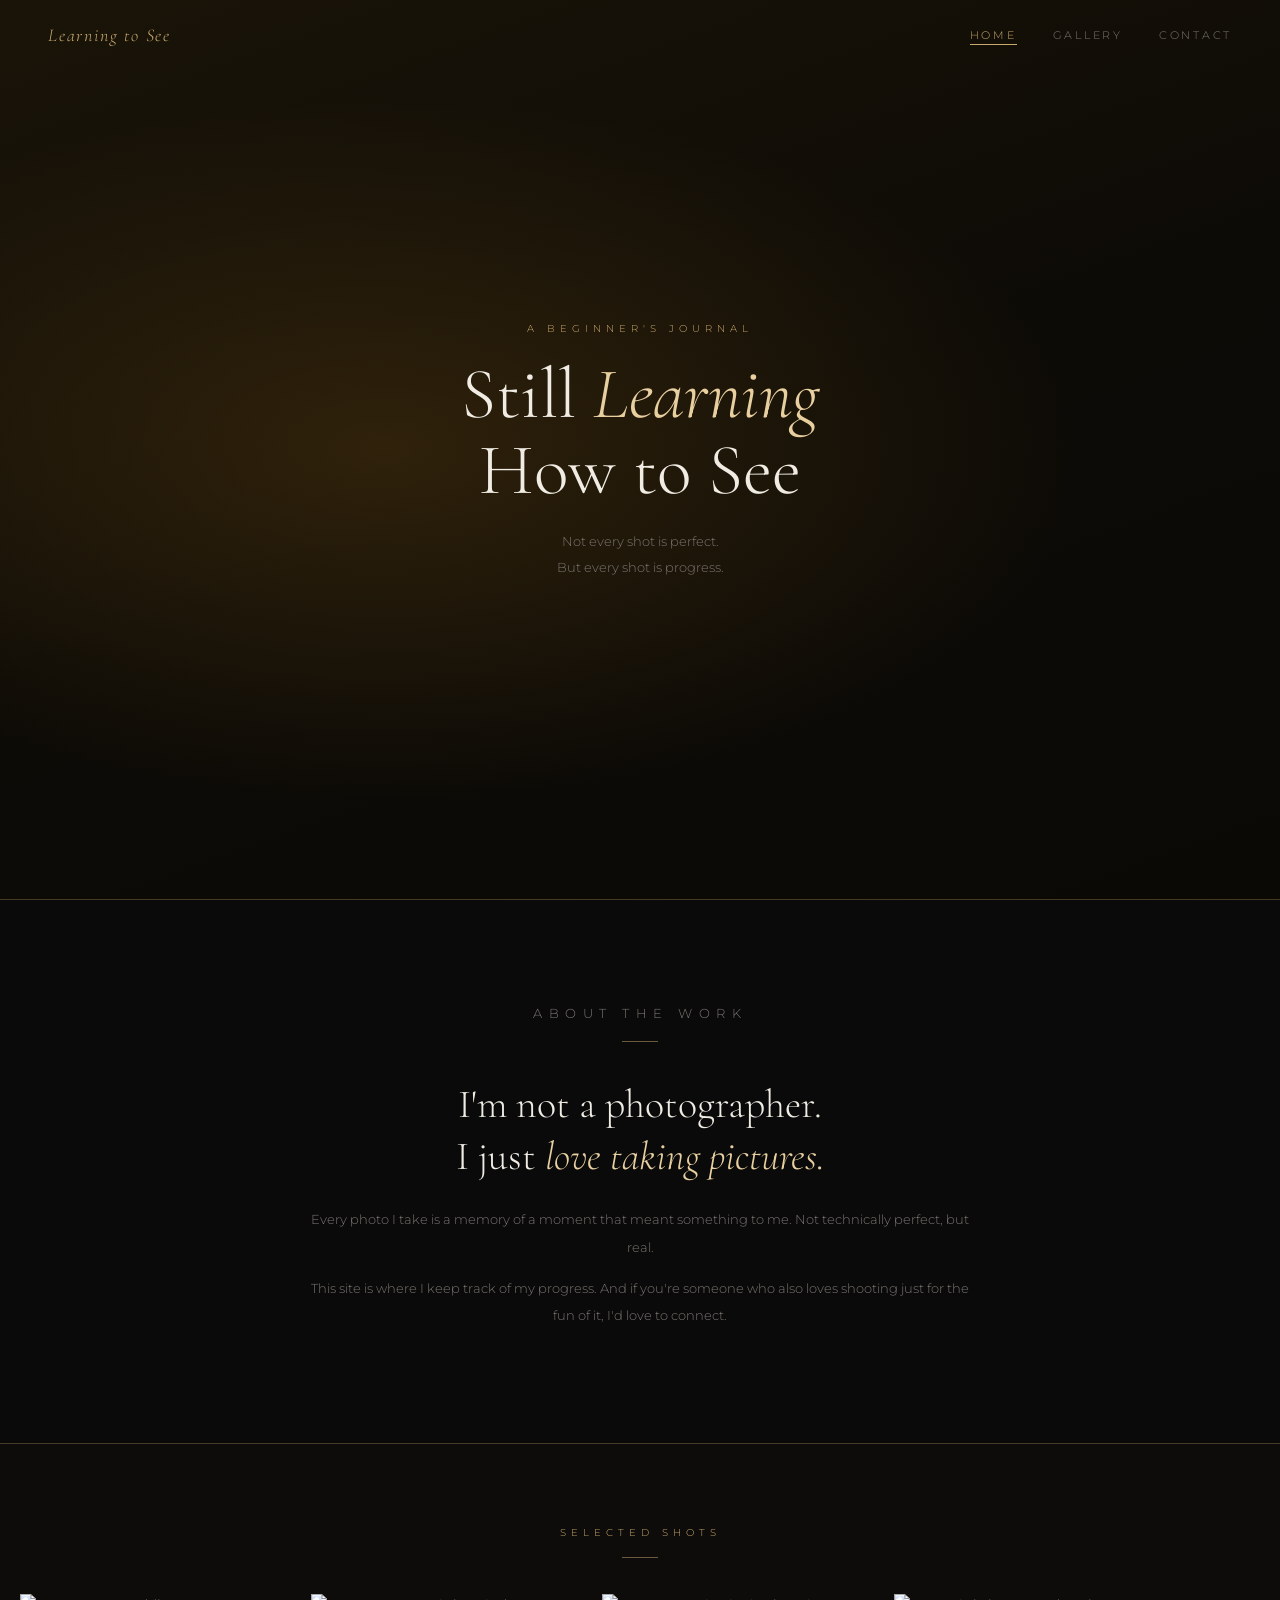
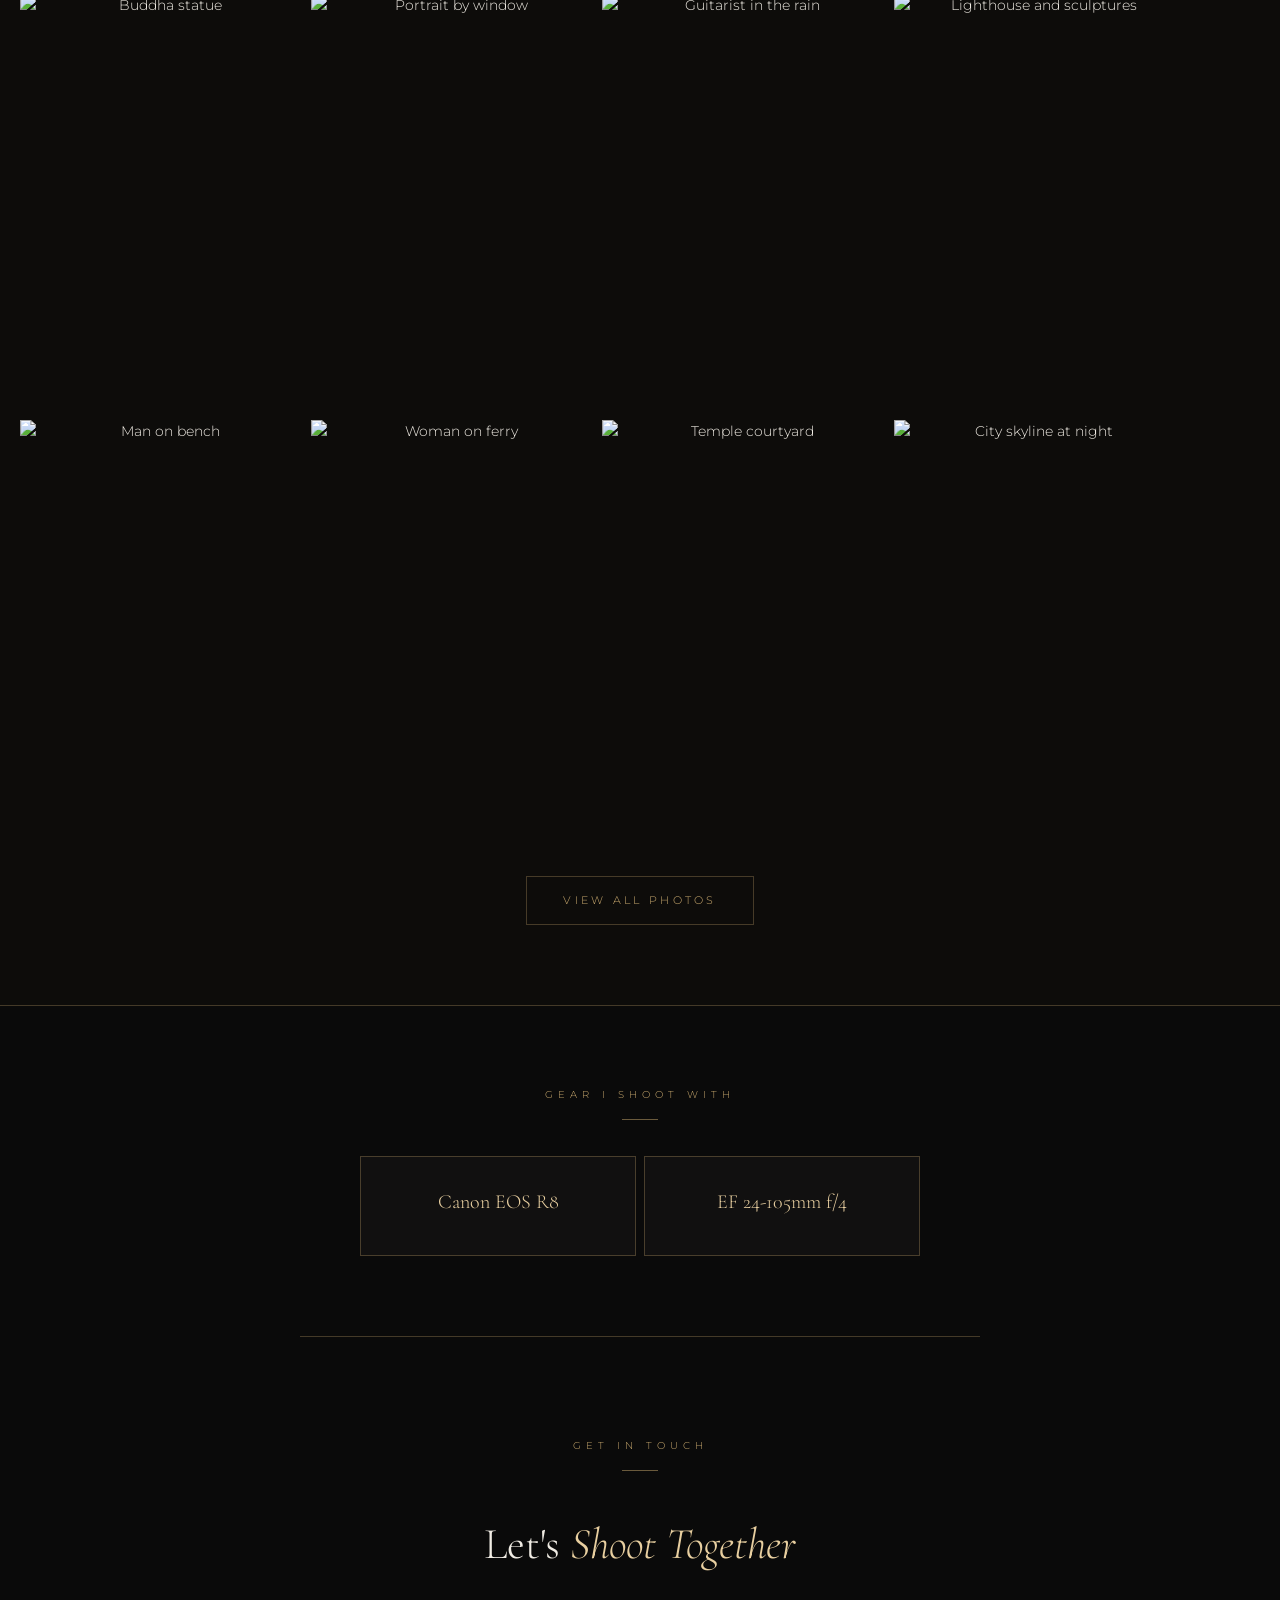
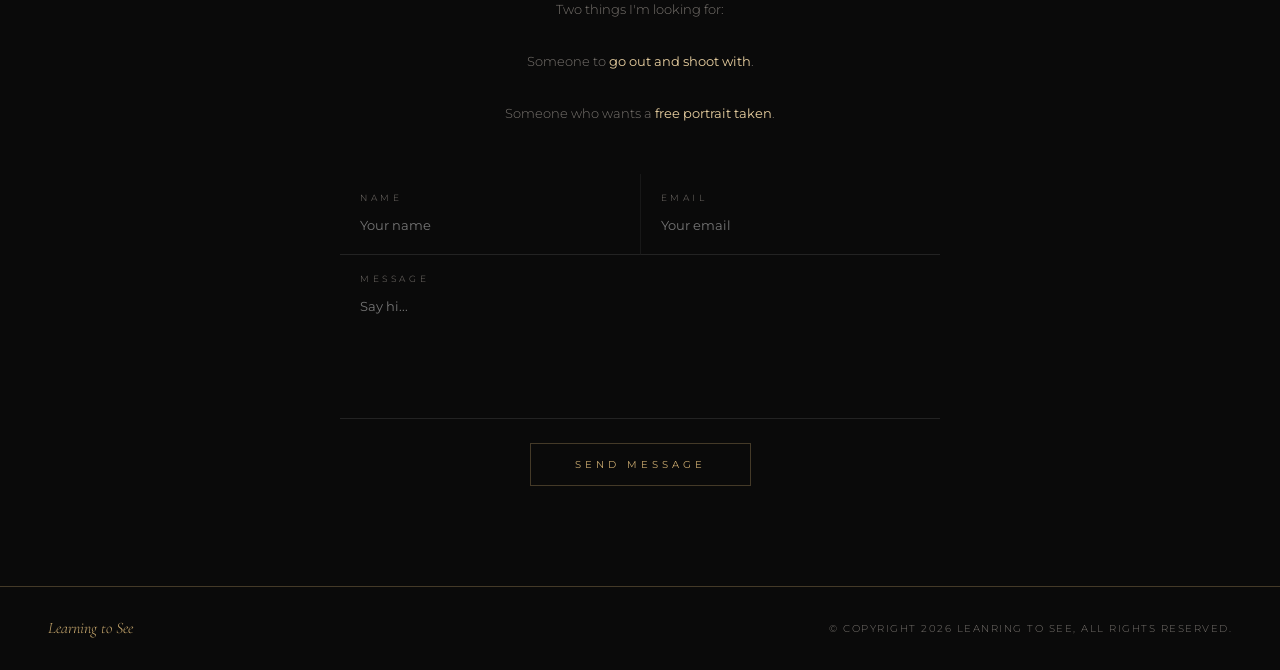
==== index.html @ 9c62b6c7 "Add files via upload" ====
<!DOCTYPE html>
<html lang="en">
<head>
  <meta charset="UTF-8" />
  <meta name="viewport" content="width=device-width, initial-scale=1" /> <!-- Makes the page responsive on phone -->
  <title>Learning to See</title>
  <link rel="stylesheet" href="./style.css" />
  <link rel="stylesheet" href="https://fonts.googleapis.com/css2?family=Cormorant+Garamond:ital,wght@0,300;1,300&family=Montserrat:wght@300;400&display=swap">
</head>
<body>
  <!-- Navigatoin bar -->
  <nav id="nav">
    <a href="./index.html" class="logo">Learning to See</a> <!-- Click logo and goes to homepage -->
    <ul>
      <li><a href="./index.html" class="current">Home</a></li> <!-- current style -->
      <li><a href="./gallery.html">Gallery</a></li>
      <li><a href="#contact">Contact</a></li>
    </ul>
  </nav>

  <!-- HERO Image -->
  <section id="hero">
    <div class="hero-text">
      <p class="eyebrow">A Beginner's Journal</p>
      <h1>Still <em>Learning</em><br>How to See</h1>
      <p class="hero-sub">Not every shot is perfect.<br>But every shot is progress.</p>
    </div>
  </section>

  <!-- Short Introduction -->
  <section id="intro">
    <p class="section-tag">About the Work</p>
    <hr class="gold-line">
    <h2>I'm not a photographer.<br>I just <em>love taking pictures.</em></h2>
    <p>Every photo I take is a memory of a moment that meant something to me. Not technically perfect, but real.</p>
    <p>This site is where I keep track of my progress. And if you're someone who also loves shooting just for the fun of it, I'd love to connect.</p>
  </section>

  <!-- Select Photos -->
  <section id="gallery">
    <p class="section-tag">Selected Shots</p>
    <hr class="gold-line">

    <div class="gallery-grid">
      <figure class="gallery-item">
        <img src="./img/p04.jpg" alt="Buddha statue" onclick="showBig(this)">
      </figure>
      <figure class="gallery-item">
        <img src="./img/p06.jpg" alt="Portrait by window" onclick="showBig(this)">
      </figure>
      <figure class="gallery-item">
        <img src="./img/p12.jpg" alt="Guitarist in the rain" onclick="showBig(this)">
      </figure>
      <figure class="gallery-item">
        <img src="./img/p20.jpg" alt="Lighthouse and sculptures" onclick="showBig(this)">
      </figure>
      <figure class="gallery-item">
        <img src="./img/p02.jpg" alt="Man on bench" onclick="showBig(this)">
      </figure>
      <figure class="gallery-item">
        <img src="./img/p13.jpg" alt="Woman on ferry" onclick="showBig(this)">
      </figure>
      <figure class="gallery-item">
        <img src="./img/p17.jpg" alt="Temple courtyard" onclick="showBig(this)">
      </figure>
      <figure class="gallery-item">
        <img src="./img/p22.jpg" alt="City skyline at night" onclick="showBig(this)">
      </figure>
    </div>
    <a href="./gallery.html" class="btn">View All Photos</a>
  </section>

  <!-- Gear I used -->
  <section id="gear">
    <p class="section-tag">Gear I Shoot With</p>
    <hr class="gold-line">
    <div class="gear-grid">
      <div class="gear-card">
        <h3>Canon EOS R8</h3>
      </div>
      <div class="gear-card">
        <h3>EF 24-105mm f/4</h3>
      </div>
    </div>
  </section>

  <!-- Contact Session-->
  <section id="contact">
    <p class="section-tag">Get in Touch</p>
    <hr class="gold-line">
    <h2>Let's <em>Shoot Together</em></h2>
    <p class="contact-desc">
      Two things I'm looking for:<br><br>
      Someone to <strong>go out and shoot with</strong>.<br><br>
      Someone who wants a <strong>free portrait taken</strong>.
    </p>
    <form method="GET"> <!--GET is the default, put it on to make the code easier to understand.-->
      <div class="form-row">
        <div class="form-group">
          <label for="uname">Name</label>
          <input type="text" id="uname" name="name" placeholder="Your name">
        </div>
        <div class="form-group">
          <label for="uemail">Email</label>
          <input type="text" id="uemail" name="email" placeholder="Your email">
        </div>
      </div>
      <div class="form-group">
        <label for="umsg">Message</label>
        <textarea id="umsg" name="message" rows="5" placeholder="Say hi..."></textarea>
      </div>
      <button type="submit">Send Message</button>
    </form>
  </section>

  <!-- Footer -->
  <footer>
    <p class="footer-logo">Learning to See</p>
    <p class="footer-copy">&copy; Copyright 2026 Leanring to See, all rights reserved.</p>
  </footer>

  <!-- Click the picture and show it-->
  <div id="overlay" onclick="hideBig()"> <!-- This div is a container that holds the big image, click to close -->
    <img id="big-img" src="" alt=""> <!-- Create an empty box -->
    <p id="close-hint">click to close</p>
  </div>

  <script>
    document.addEventListener('DOMContentLoaded', function () {

      /* Changes the navigation bar style when scrolling */
      var nav = document.getElementById('nav');

      window.addEventListener('scroll', function () {
        if (window.scrollY > 50) {
          nav.classList.add('scrolled');
        } else {
          nav.classList.remove('scrolled');
        }
      });

    });


    function showBig(img) { /* This function runs when an image is clicked */
      /* img is the image that user clicked */
      var overlay = document.getElementById('overlay');
      /* Get the overlay container */
      var bigImg  = document.getElementById('big-img');
      /* Get the large image element */
      bigImg.src = img.src;
      /* Copy the clicked image source to big image */
      bigImg.alt = img.alt;
      /* Copy the alt text */ 
      overlay.classList.add('current');
      /* Show the overlay (make it visible using CSS)*/
    }

    function hideBig() { /* This function runs when overlay is clicked */
      var overlay = document.getElementById('overlay');
      /* Get the overlay container */
      overlay.classList.remove('current');
      /* Hide the overlay */
    }
  </script>

</body>
</html>
---- style.css ----
/* General container */
* {
  margin: 0;
  padding: 0;
  box-sizing: border-box;
}

/* Background */
body {
  background-color: #0a0a0a;
  color: #f0ece4;
  font-family: 'Montserrat', Georgia, sans-serif;
  font-weight: 300;
  font-size: 14px;
  line-height: 1.7;
}

/* Navigation */
nav {
  position: fixed;
  top: 0;
  left: 0;
  right: 0;
  z-index: 100;
  display: flex;
  align-items: center;
  justify-content: space-between;
  padding: 20px 48px;
  background-color: transparent;
  border-bottom: 1px solid transparent;
  transition: background-color 0.3s, border-color 0.3s;
}

nav.scrolled {
  background-color: rgba(10, 10, 10, 0.96);
  border-bottom-color: rgba(201, 169, 110, 0.3);
}

.logo {
  font-family: 'Cormorant Garamond', Georgia, serif;
  font-size: 18px;
  font-weight: 300;
  font-style: italic;
  color: #c9a96e;
  text-decoration: none;
  letter-spacing: 0.1em;
}

nav ul {
  list-style: none;
  display: flex;
  gap: 36px;
}

nav ul li a {
  font-size: 11px;
  letter-spacing: 0.25em;
  text-transform: uppercase;
  color: #7a7570;
  text-decoration: none;
  transition: color 0.3s;
}

nav ul li a:hover {
  color: #c9a96e;
}

nav ul li a.current {
  color: #c9a96e;
  border-bottom: 1px solid #c9a96e;
  padding-bottom: 2px;
}

/* Hero image */
#hero {
  position: relative;
  min-height: 100vh;
  display: flex;
  align-items: center;
  justify-content: center;
  background-color: #080706;
  background-image:
    radial-gradient(ellipse at 30% 50%, rgba(80, 55, 15, 0.5) 0%, transparent 55%),
    linear-gradient(160deg, #1a1408 0%, #0d0b06 50%, #0a0906 100%);
}

#hero::after {
  content: '';
  position: absolute;
  bottom: 0;
  left: 0;
  right: 0;
  height: 1px;
  background-color: rgba(201, 169, 110, 0.3);
}

.hero-text {
  position: relative;
  z-index: 2;
  text-align: center;
  padding: 0 24px;
}

.eyebrow {
  font-size: 10px;
  letter-spacing: 0.5em;
  text-transform: uppercase;
  color: #c9a96e;
  margin-bottom: 20px;
}

/* h1 */
#hero h1 {
  font-family: 'Cormorant Garamond', Georgia, serif;
  font-size: 72px;
  font-weight: 300;
  line-height: 1.05;
  color: #f0ece4;
  margin-bottom: 20px;
}

/* h1 Emphosize */
#hero h1 em {
  font-style: italic;
  color: #e8cfa0;
}

.hero-sub {
  font-size: 13px;
  color: #7a7570;
  line-height: 2.0;
}

/* Sharing elements*/
.btn {
  display: inline-block;
  font-size: 11px;
  letter-spacing: 0.3em;
  text-transform: uppercase;
  color: #c9a96e;
  text-decoration: none;
  border: 1px solid rgba(201, 169, 110, 0.3);
  padding: 14px 36px;
  transition: background-color 0.3s, color 0.3s;
}

.btn:hover {
  background-color: #c9a96e;
  color: #0a0a0a;
}

.section-tag {
  font-size: 10px;
  letter-spacing: 0.5em;
  text-transform: uppercase;
  color: #c9a96e;
  margin-bottom: 16px;
}

/* horizontal line */
.gold-line {
  border: none;
  border-top: 1px solid #c9a96e;
  width: 36px;
  margin: 0 auto 36px;
  opacity: 0.5;
}

/* Introduction */
#intro {
  padding: 100px 60px;
  max-width: 800px;
  margin: 0 auto;
  text-align: center;
}

#intro h2 {
  font-family: 'Cormorant Garamond', Georgia, serif;
  font-size: 40px;
  font-weight: 300;
  line-height: 1.3;
  color: #f0ece4;
  margin-bottom: 24px;
}

#intro h2 em {
  font-style: italic;
  color: #e8cfa0;
}

#intro p {
  font-size: 13px;
  line-height: 2.1;
  color: #7a7570;
  margin-bottom: 14px;
}

/* Gallery */
#gallery {
  padding: 80px 20px;
  background-color: #0d0c0a;
  text-align: center;
  border-top: 1px solid rgba(201, 169, 110, 0.3);
}

/* Gallery picture: display flex, flex-wrap wrap */
.gallery-grid {
  display: flex;
  flex-wrap: wrap;
  gap: 6px;
  max-width: 1400px;
  margin: 0 auto 36px;
}

/* Each line has 4, each picture takes 23% + gap */
.gallery-item {
  flex: 0 0 23%;
  position: relative;
  overflow: hidden;
  cursor: pointer;
}

/* Img width */
.gallery-item img {
  width: 100%;
  height: 420px;
  object-fit: cover;
  object-position: top;
  display: block;
  transition: transform 0.4s;
}

.gallery-item:hover img {
  transform: scale(1.04);
}

/* Click the picture and show it*/
#overlay {
  position: fixed;
  /* Stay fixed on screen (does not move when scrolling) */

  top: 0;
  left: 0;
  right: 0;
  bottom: 0;
  /* Cover the entire screen */

  z-index: 999;
  /* Make it is on top of everything */

  background-color: rgba(0, 0, 0, 0.9);

  display: none;
  /* Hidden by default */

  align-items: center;

  justify-content: center;

  flex-direction: column;

  gap: 20px;

  cursor: pointer;
  /* Show pointer cursor：turn into a hand */
}

/* When class "current" is added, show the overlay */
#overlay.current {
  display: flex;
}

#big-img {
  max-width: 88vw;
  max-height: 80vh;
  border: 1px solid rgba(201, 169, 110, 0.3);
}

#close-hint {
  font-size: 10px;
  letter-spacing: 0.3em;
  text-transform: uppercase;
  color: #7a7570;
}

/* Gear */
#gear {
  padding: 80px 40px;
  text-align: center;
  border-top: 1px solid rgba(201, 169, 110, 0.3);
}

.gear-grid {
  display: flex;
  justify-content: center;
  gap: 8px;
  max-width: 560px;
  margin: 0 auto;
}

.gear-card {
  flex: 1;
  padding: 28px 24px;
  background-color: #111010;
  border: 1px solid rgba(201, 169, 110, 0.3);
  text-align: center;
}

/* h3 */
.gear-card h3 {
  font-family: 'Cormorant Garamond', Georgia, serif;
  font-size: 20px;
  font-weight: 300;
  color: #e8cfa0;
  margin-bottom: 8px;
}

.gear-card p {
  font-size: 10px;
  letter-spacing: 0.2em;
  text-transform: uppercase;
  color: #7a7570;
}

/* Contact */
#contact {
  padding: 100px 40px;
  max-width: 680px;
  margin: 0 auto;
  text-align: center;
  border-top: 1px solid rgba(201, 169, 110, 0.3);
}

#contact h2 {
  font-family: 'Cormorant Garamond', Georgia, serif;
  font-size: 44px;
  font-weight: 300;
  color: #f0ece4;
  margin-bottom: 14px;
}

#contact h2 em {
  font-style: italic;
  color: #e8cfa0;
}

.contact-desc {
  font-size: 13px;
  color: #7a7570;
  line-height: 2.0;
  margin-bottom: 48px;
}

.contact-desc strong {
  color: #e8cfa0;
  font-weight: 400;
}

form {
  text-align: left;
}

.form-row {
  display: flex;
}

.form-group {
  flex: 1;
  padding: 16px 20px;
  border-bottom: 1px solid rgba(255, 255, 255, 0.1);
  border-right: 1px solid rgba(255, 255, 255, 0.06);
}

.form-group:last-child,
form > .form-group {
  border-right: none;
}

/* label */
label {
  display: block;
  font-size: 9px;
  letter-spacing: 0.4em;
  text-transform: uppercase;
  color: #7a7570;
  margin-bottom: 8px;
}

/* Input type text */
input[type="text"] {
  width: 100%;
  background-color: transparent;
  border: none;
  outline: none;
  color: #f0ece4;
  font-family: 'Montserrat', Georgia, sans-serif;
  font-size: 13px;
  padding: 4px 0;
}

/* Textarea */
textarea {
  width: 100%;
  background-color: transparent;
  border: none;
  outline: none;
  color: #f0ece4;
  font-family: 'Montserrat', Georgia, sans-serif;
  font-size: 13px;
  padding: 4px 0;
  resize: none;
  min-height: 100px;
}

/* Button */
button[type="submit"] {
  display: block;
  margin: 24px auto 0;
  background-color: transparent;
  border: 1px solid rgba(201, 169, 110, 0.3);
  color: #c9a96e;
  font-family: 'Montserrat', Georgia, sans-serif;
  font-size: 10px;
  letter-spacing: 0.4em;
  text-transform: uppercase;
  padding: 14px 44px;
  cursor: pointer;
  transition: background-color 0.3s, color 0.3s;
}

button[type="submit"]:hover {
  background-color: #c9a96e;
  color: #0a0a0a;
}

/* Footer */
footer {
  display: flex;
  align-items: center;
  justify-content: space-between;
  padding: 28px 48px;
  border-top: 1px solid rgba(201, 169, 110, 0.3);
}

.footer-logo {
  font-family: 'Cormorant Garamond', Georgia, serif;
  font-size: 16px;
  font-style: italic;
  color: #c9a96e;
}

.footer-copy {
  font-size: 10px;
  letter-spacing: 0.15em;
  text-transform: uppercase;
  color: #7a7570;
}

/* Meida query */
@media screen and (max-width: 768px) {

  nav {
    padding: 14px 20px;
    background-color: rgba(10, 10, 10, 0.97);
    border-bottom-color: rgba(201, 169, 110, 0.3);
  }
  nav ul { gap: 16px; }
  nav ul li a { font-size: 9px; }

  #hero h1 { font-size: 44px; }

  #intro { padding: 64px 24px; }
  #intro h2 { font-size: 30px; }

  /* On the phone it will be all in one vertical line */
  .gallery-item { flex: 0 0 100%; }
  .gallery-item img { height: 280px; }
  #gallery { padding: 60px 16px; }

  .gear-grid { flex-direction: column; max-width: 320px; }

  .form-row { flex-direction: column; }
  #contact { padding: 64px 20px; }

  footer {
    flex-direction: column;
    gap: 14px;
    text-align: center;
    padding: 24px 20px;
  }

  #big-img { width: 90vw; height: auto; }
}
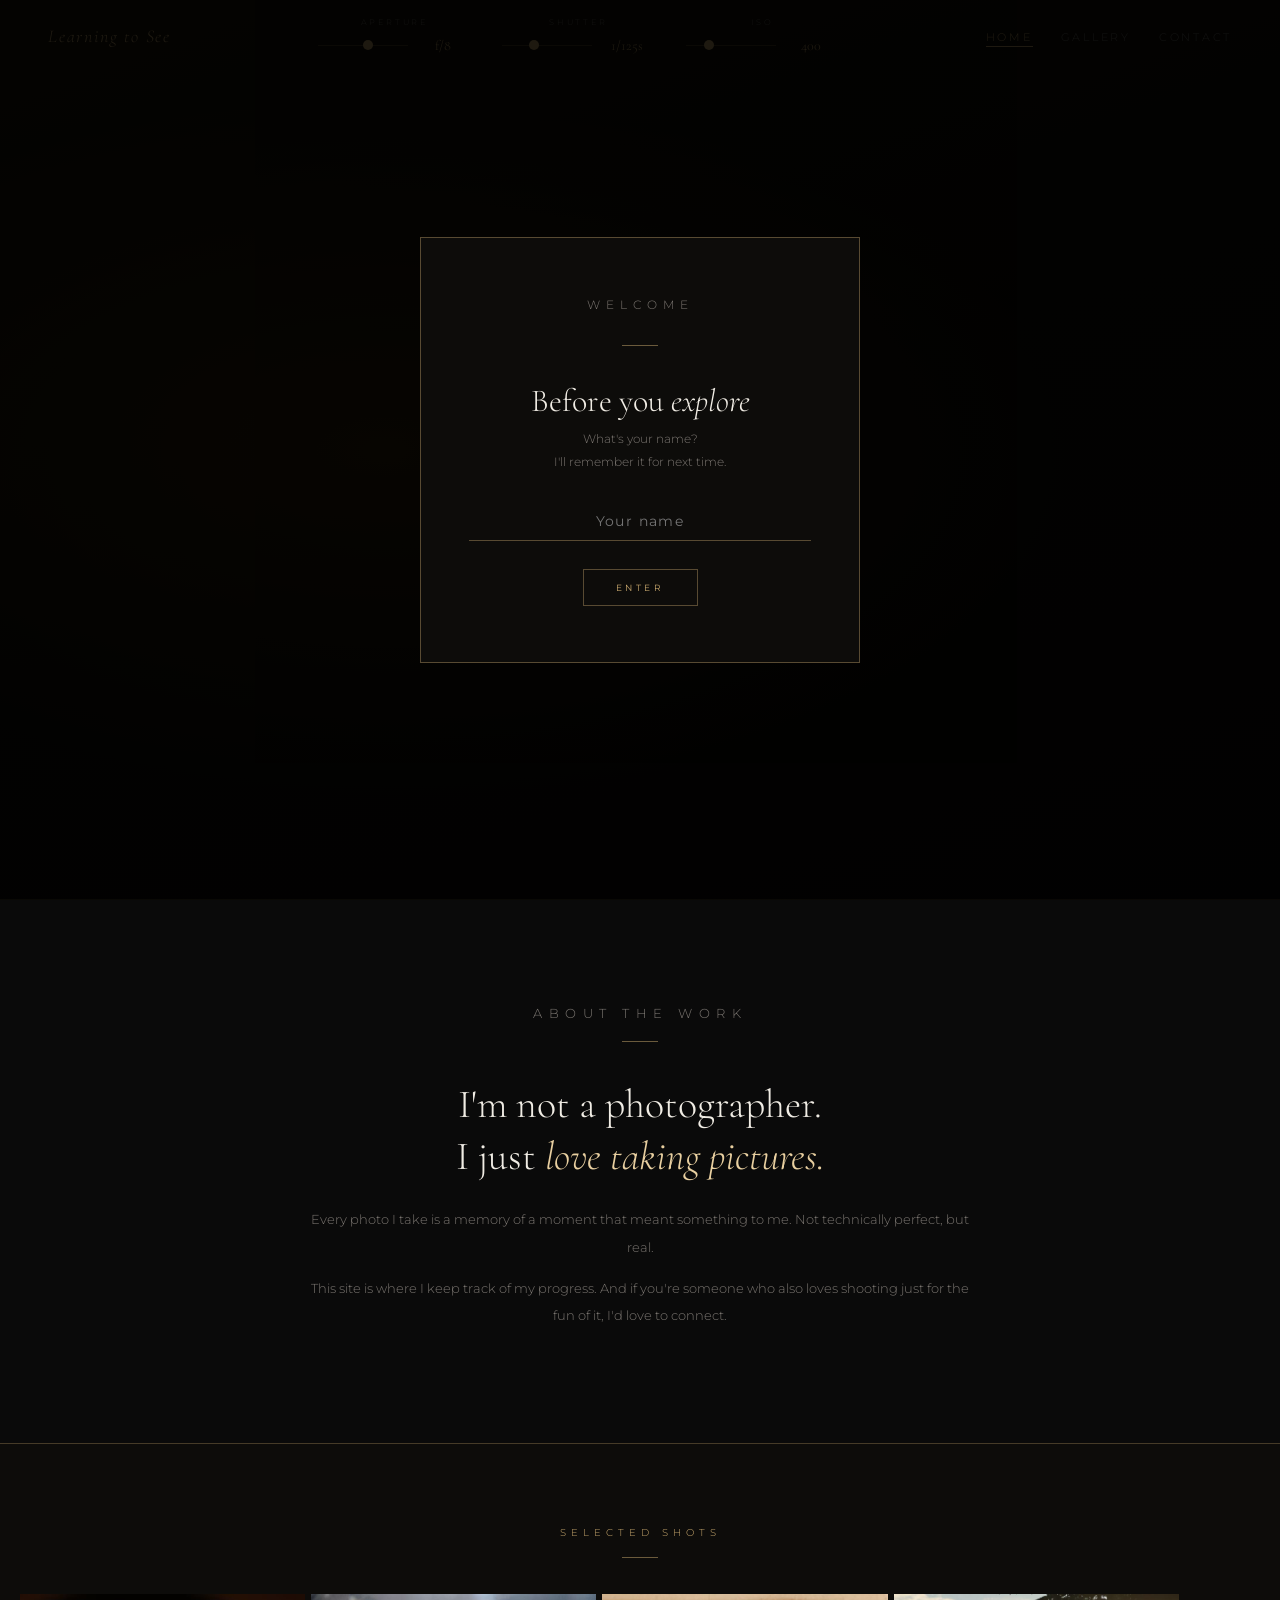
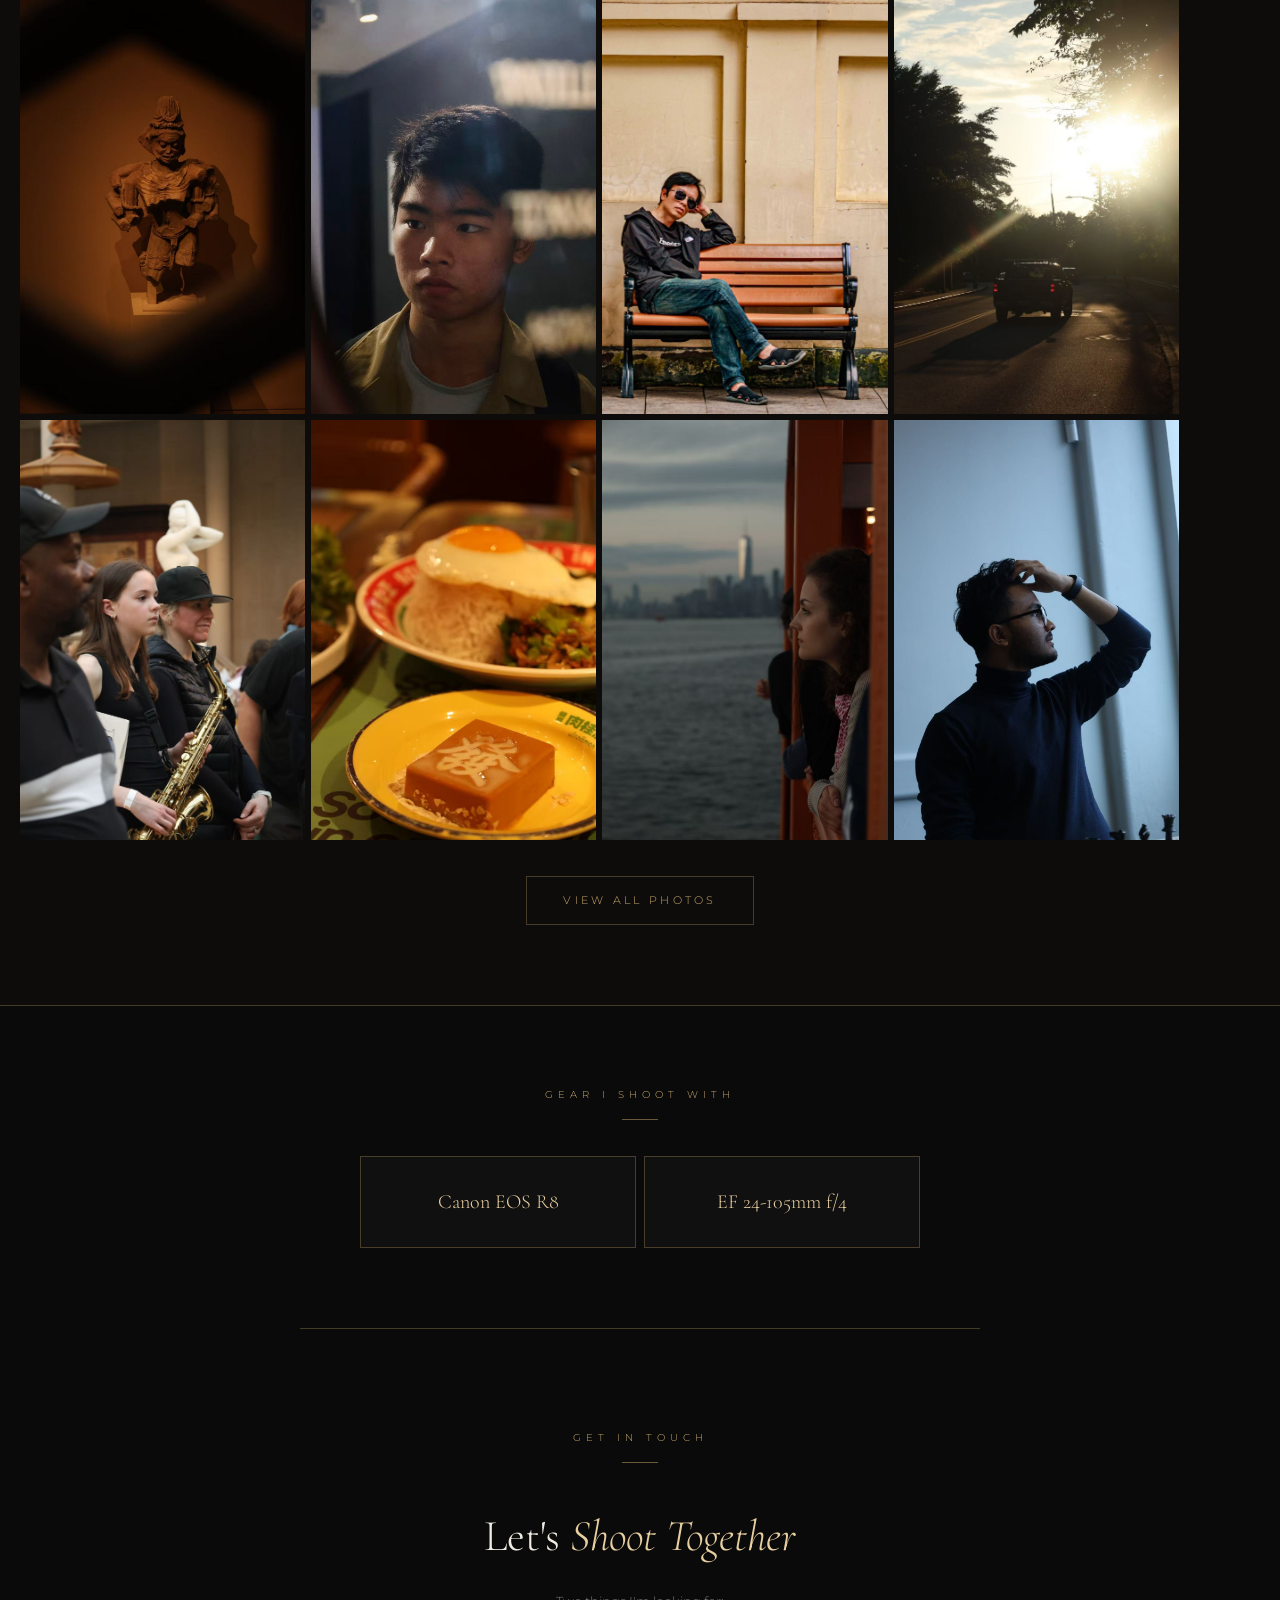
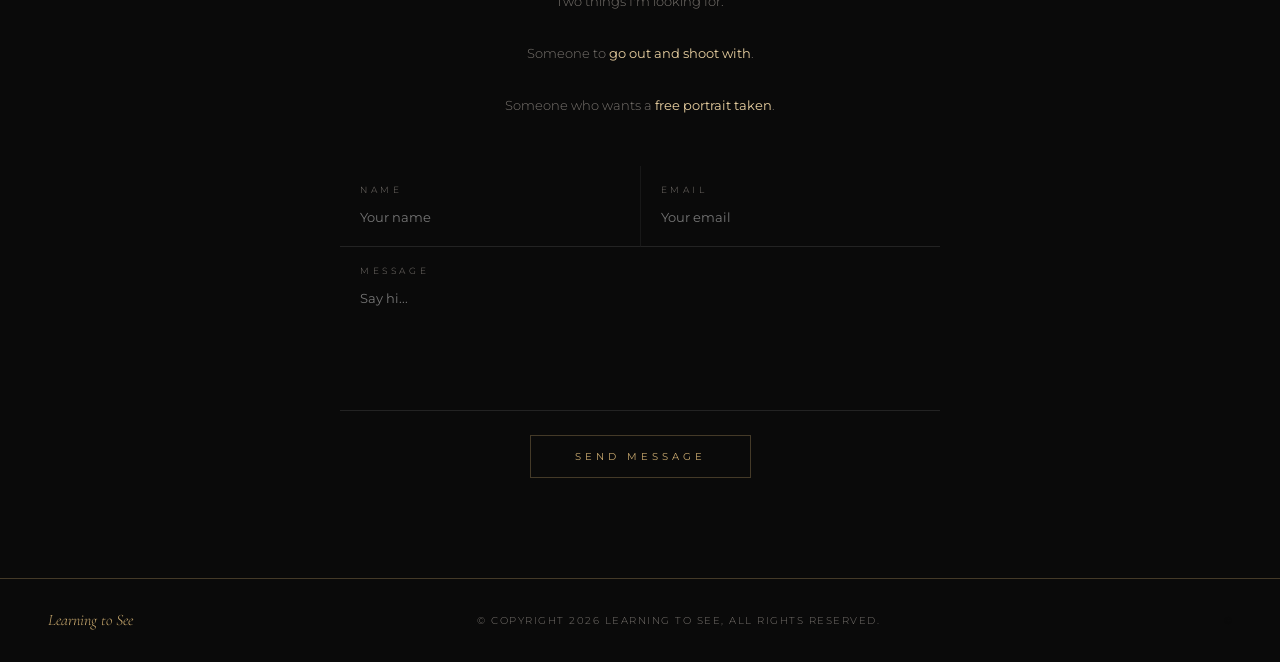
==== commit 4ec51646: "Add files via upload" ====
--- a/index.html
+++ b/index.html
@@ -2,166 +2,464 @@
 <html lang="en">
 <head>
   <meta charset="UTF-8" />
-  <meta name="viewport" content="width=device-width, initial-scale=1" /> <!-- Makes the page responsive on phone -->
+  <meta name="viewport" content="width=device-width, initial-scale=1" />
   <title>Learning to See</title>
   <link rel="stylesheet" href="./style.css" />
   <link rel="stylesheet" href="https://fonts.googleapis.com/css2?family=Cormorant+Garamond:ital,wght@0,300;1,300&family=Montserrat:wght@300;400&display=swap">
 </head>
 <body>
-  <!-- Navigatoin bar -->
+
+  <!-- ISO noise overlays -->
+  <div id="noise-overlay"></div>
+
+  <canvas id="grain-canvas"></canvas>
+
+  <!-- Greeting overlay -->
+  <div id="greeting-overlay">
+    <div class="greeting-box">
+      <p class="section-tag">Welcome</p>
+      <hr class="gold-line">
+      <h2>Before you <em>explore</em></h2>
+      <p>What's your name?<br>I'll remember it for next time.</p>
+      <input type="text" id="greeting-input" placeholder="Your name" maxlength="40">
+      <button id="greeting-btn">Enter</button>
+    </div>
+  </div>
+
+  <!-- Welcome bar -->
+  <div id="welcome-bar"></div>
+
+  <!-- Navigation -->
   <nav id="nav">
-    <a href="./index.html" class="logo">Learning to See</a> <!-- Click logo and goes to homepage -->
+    <a href="./index.html" class="logo">Learning to See</a>
+
+    <div class="cam-controls-nav">
+      <div class="cam-ctrl">
+        <span class="cam-ctrl-label">Aperture</span>
+        <div class="cam-ctrl-row">
+          <input type="range" id="aperture-slider" min="1" max="10" value="6">
+          <span class="cam-ctrl-value" id="aperture-value">f/8</span>
+        </div>
+      </div>
+      <div class="cam-ctrl">
+        <span class="cam-ctrl-label">Shutter</span>
+        <div class="cam-ctrl-row">
+          <input type="range" id="shutter-slider" min="1" max="10" value="4">
+          <span class="cam-ctrl-value" id="shutter-value">1/125s</span>
+        </div>
+      </div>
+      <div class="cam-ctrl">
+        <span class="cam-ctrl-label">ISO</span>
+        <div class="cam-ctrl-row">
+          <input type="range" id="iso-slider" min="1" max="10" value="3">
+          <span class="cam-ctrl-value" id="iso-value">400</span>
+        </div>
+      </div>
+    </div>
+
     <ul>
-      <li><a href="./index.html" class="current">Home</a></li> <!-- current style -->
+      <li><a href="./index.html" class="current">Home</a></li>
       <li><a href="./gallery.html">Gallery</a></li>
       <li><a href="#contact">Contact</a></li>
     </ul>
   </nav>
 
-  <!-- HERO Image -->
-  <section id="hero">
-    <div class="hero-text">
-      <p class="eyebrow">A Beginner's Journal</p>
-      <h1>Still <em>Learning</em><br>How to See</h1>
-      <p class="hero-sub">Not every shot is perfect.<br>But every shot is progress.</p>
-    </div>
-  </section>
-
-  <!-- Short Introduction -->
-  <section id="intro">
-    <p class="section-tag">About the Work</p>
-    <hr class="gold-line">
-    <h2>I'm not a photographer.<br>I just <em>love taking pictures.</em></h2>
-    <p>Every photo I take is a memory of a moment that meant something to me. Not technically perfect, but real.</p>
-    <p>This site is where I keep track of my progress. And if you're someone who also loves shooting just for the fun of it, I'd love to connect.</p>
-  </section>
-
-  <!-- Select Photos -->
-  <section id="gallery">
-    <p class="section-tag">Selected Shots</p>
-    <hr class="gold-line">
-
-    <div class="gallery-grid">
-      <figure class="gallery-item">
-        <img src="./img/p04.jpg" alt="Buddha statue" onclick="showBig(this)">
-      </figure>
-      <figure class="gallery-item">
-        <img src="./img/p06.jpg" alt="Portrait by window" onclick="showBig(this)">
-      </figure>
-      <figure class="gallery-item">
-        <img src="./img/p12.jpg" alt="Guitarist in the rain" onclick="showBig(this)">
-      </figure>
-      <figure class="gallery-item">
-        <img src="./img/p20.jpg" alt="Lighthouse and sculptures" onclick="showBig(this)">
-      </figure>
-      <figure class="gallery-item">
-        <img src="./img/p02.jpg" alt="Man on bench" onclick="showBig(this)">
-      </figure>
-      <figure class="gallery-item">
-        <img src="./img/p13.jpg" alt="Woman on ferry" onclick="showBig(this)">
-      </figure>
-      <figure class="gallery-item">
-        <img src="./img/p17.jpg" alt="Temple courtyard" onclick="showBig(this)">
-      </figure>
-      <figure class="gallery-item">
-        <img src="./img/p22.jpg" alt="City skyline at night" onclick="showBig(this)">
-      </figure>
-    </div>
-    <a href="./gallery.html" class="btn">View All Photos</a>
-  </section>
-
-  <!-- Gear I used -->
-  <section id="gear">
-    <p class="section-tag">Gear I Shoot With</p>
-    <hr class="gold-line">
-    <div class="gear-grid">
-      <div class="gear-card">
-        <h3>Canon EOS R8</h3>
+  <!-- All page content wrapped so aperture blur targets it -->
+  <div id="content-wrap">
+
+    <section id="hero">
+      <div class="hero-text">
+        <p class="eyebrow">A Beginner's Journal</p>
+        <h1>Still <em>Learning</em><br>How to See</h1>
+        <p class="hero-sub">Not every shot is perfect.<br>But every shot is progress.</p>
       </div>
-      <div class="gear-card">
-        <h3>EF 24-105mm f/4</h3>
+    </section>
+
+    <section id="intro">
+      <p class="section-tag">About the Work</p>
+      <hr class="gold-line">
+      <h2>I'm not a photographer.<br>I just <em>love taking pictures.</em></h2>
+      <p>Every photo I take is a memory of a moment that meant something to me. Not technically perfect, but real.</p>
+      <p>This site is where I keep track of my progress. And if you're someone who also loves shooting just for the fun of it, I'd love to connect.</p>
+    </section>
+
+    <section id="gallery">
+      <p class="section-tag">Selected Shots</p>
+      <hr class="gold-line">
+      <div class="gallery-grid" id="random-grid"></div>
+      <a href="./gallery.html" class="btn">View All Photos</a>
+    </section>
+
+    <section id="gear">
+      <p class="section-tag">Gear I Shoot With</p>
+      <hr class="gold-line">
+      <div class="gear-grid">
+        <div class="gear-card"><h3>Canon EOS R8</h3></div>
+        <div class="gear-card"><h3>EF 24-105mm f/4</h3></div>
       </div>
-    </div>
-  </section>
-
-  <!-- Contact Session-->
-  <section id="contact">
-    <p class="section-tag">Get in Touch</p>
-    <hr class="gold-line">
-    <h2>Let's <em>Shoot Together</em></h2>
-    <p class="contact-desc">
-      Two things I'm looking for:<br><br>
-      Someone to <strong>go out and shoot with</strong>.<br><br>
-      Someone who wants a <strong>free portrait taken</strong>.
-    </p>
-    <form method="GET"> <!--GET is the default, put it on to make the code easier to understand.-->
-      <div class="form-row">
-        <div class="form-group">
-          <label for="uname">Name</label>
-          <input type="text" id="uname" name="name" placeholder="Your name">
+    </section>
+
+    <section id="contact">
+      <p class="section-tag">Get in Touch</p>
+      <hr class="gold-line">
+      <h2>Let's <em>Shoot Together</em></h2>
+      <p class="contact-desc">
+        Two things I'm looking for:<br><br>
+        Someone to <strong>go out and shoot with</strong>.<br><br>
+        Someone who wants a <strong>free portrait taken</strong>.
+      </p>
+      <form id="contact-form" method="GET">
+        <div class="form-row">
+          <div class="form-group">
+            <label for="uname">Name</label>
+            <input type="text" id="uname" name="name" placeholder="Your name">
+            <p class="field-error" id="error-name">Please enter your name</p>
+          </div>
+          <div class="form-group">
+            <label for="uemail">Email</label>
+            <input type="text" id="uemail" name="email" placeholder="Your email">
+            <p class="field-error" id="error-email">Please enter a valid email</p>
+          </div>
         </div>
         <div class="form-group">
-          <label for="uemail">Email</label>
-          <input type="text" id="uemail" name="email" placeholder="Your email">
+          <label for="umsg">Message</label>
+          <textarea id="umsg" name="message" rows="5" placeholder="Say hi..."></textarea>
+          <p class="field-error" id="error-msg">Please enter a message</p>
         </div>
-      </div>
-      <div class="form-group">
-        <label for="umsg">Message</label>
-        <textarea id="umsg" name="message" rows="5" placeholder="Say hi..."></textarea>
-      </div>
-      <button type="submit">Send Message</button>
-    </form>
-  </section>
-
-  <!-- Footer -->
-  <footer>
-    <p class="footer-logo">Learning to See</p>
-    <p class="footer-copy">&copy; Copyright 2026 Leanring to See, all rights reserved.</p>
-  </footer>
-
-  <!-- Click the picture and show it-->
-  <div id="overlay" onclick="hideBig()"> <!-- This div is a container that holds the big image, click to close -->
-    <img id="big-img" src="" alt=""> <!-- Create an empty box -->
-    <p id="close-hint">click to close</p>
+        <button type="submit">Send Message</button>
+        <!-- Simple success message, no modal -->
+        <p id="form-success">Thank you! I'll get back to you soon.</p>
+      </form>
+    </section>
+
+    <!-- Footer with hidden reset the page so it will ask for the user's name for demo-->
+    <footer>
+      <p class="footer-logo">Learning to See</p>
+      <p class="footer-copy">&copy; Copyright 2026 Learning to See, all rights reserved.</p>
+      <span onclick="localStorage.removeItem('userName'); location.reload();" style="font-size:10px;color:#0a0a0a;cursor:pointer;user-select:none;">©</span>
+    </footer>
+
   </div>
 
+  <!-- Lightbox -->
+  <div id="overlay" onclick="hideBig()">
+    <img id="big-img" src="" alt="">
+    <p id="close-hint">click anywhere to close</p>
+  </div>
+  <!-- Arrows are outside overlay so they don't close it when clicked -->
+  <button class="lb-arrow" id="lb-prev" onclick="prevImage()">&#8592;</button>
+  <button class="lb-arrow" id="lb-next" onclick="nextImage()">&#8594;</button>
+
   <script>
-    document.addEventListener('DOMContentLoaded', function () {
-
-      /* Changes the navigation bar style when scrolling */
+
+    /* 
+      Aperture for blur text elements
+       Shutter speed for lightbox speed
+       ISO for background brightness + grain 
+    */
+
+    var apertureLabels = ['f/1.4','f/2','f/2.8','f/4','f/5.6','f/8','f/11','f/16','f/22','f/32'];
+    var shutterLabels  = ['1/1000s','1/500s','1/250s','1/125s','1/60s','1/30s','1/15s','1/8s','1/4s','1/2s'];
+    var isoLabels      = ['100','200','400','800','1600','3200','6400','12800','25600','51200'];
+
+    var currentTransitionDuration = 0.15;
+
+    /* Blur text sections, photos stay sharp */
+    document.getElementById('aperture-slider').addEventListener('input', function() {
+      var val = parseInt(this.value);
+      document.getElementById('aperture-value').textContent = apertureLabels[val - 1];
+
+      /* f/1.4 and f/2 = heavy blur, f/2.8 = slight, f/4+ = no blur */
+      var blurMap = [10, 6, 3, 0, 0, 0, 0, 0, 0, 0];
+      var blur = blurMap[val - 1];
+      var filterStr = blur > 0 ? 'blur(' + blur + 'px)' : 'none';
+
+      /* Apply blur to text sections but not on the pictures */
+      var textSections = document.querySelectorAll('#hero .hero-text, #intro, #gear, #contact, footer');
+      for (var i = 0; i < textSections.length; i++) {
+        textSections[i].style.filter = filterStr;
+        textSections[i].style.transition = 'filter 0.3s ease';
+      }
+    });
+
+    /* Controls how fast lightbox image appears */
+    document.getElementById('shutter-slider').addEventListener('input', function() {
+      var val = parseInt(this.value);
+      document.getElementById('shutter-value').textContent = shutterLabels[val - 1];
+      /* 1/1000s = very fast (0.05s), 1/2s = very slow (1.2s) */
+      currentTransitionDuration = 0.05 + (val - 1) * 0.13;
+    });
+
+    /* Background brightness + animated canvas grain */
+    var grainInterval = null;
+
+    document.getElementById('iso-slider').addEventListener('input', function() {
+      var val = parseInt(this.value);
+      document.getElementById('iso-value').textContent = isoLabels[val - 1];
+
+      /* Change background lightness using CSS variables */
+      var lightness = (val - 1) * 2.5;
+      document.body.style.setProperty('--bg',      'hsl(30, 5%, ' + lightness + '%)');
+      document.body.style.setProperty('--bg-2',    'hsl(30, 5%, ' + (lightness + 2) + '%)');
+      document.body.style.setProperty('--bg-card', 'hsl(30, 5%, ' + (lightness + 4) + '%)');
+      document.getElementById('nav').style.backgroundColor = 'hsl(30, 5%, ' + lightness + '%)';
+
+      document.getElementById('hero').style.filter = 'brightness(' + (0.3 + (val - 1) * 0.19) + ')';
+
+      /* Canvas grain */
+      var canvas = document.getElementById('grain-canvas');
+      var ctx    = canvas.getContext('2d');
+
+      if (val >= 6) {
+        canvas.style.opacity = (val - 5) * 0.12;
+        if (grainInterval) { clearInterval(grainInterval); }
+        canvas.width  = window.innerWidth;
+        canvas.height = window.innerHeight;
+        var dotCount = (val - 5) * 120;
+        grainInterval = setInterval(function() {
+          ctx.clearRect(0, 0, canvas.width, canvas.height);
+          for (var d = 0; d < dotCount; d++) {
+            var x = Math.random() * canvas.width;
+            var y = Math.random() * canvas.height;
+            ctx.fillStyle = Math.random() > 0.5 ? 'rgba(255,255,255,0.9)' 
+            : 'rgba(0,0,0,0.9)';
+            ctx.fillRect(x, y, 1, 1);
+          }
+        }, 60);
+      } else {
+        canvas.style.opacity = 0;
+        if (grainInterval) {
+          clearInterval(grainInterval);
+          grainInterval = null;
+          ctx.clearRect(0, 0, canvas.width, canvas.height);
+        }
+      }
+    });
+
+    window.addEventListener('resize', function() {
+      var c = document.getElementById('grain-canvas');
+      c.width = window.innerWidth;
+      c.height = window.innerHeight;
+    });
+
+
+    /* Greeting*/
+    var savedName = localStorage.getItem('userName');
+
+    if (savedName) {
+      document.getElementById('greeting-overlay').classList.add('hidden');
+      document.getElementById('welcome-bar').innerHTML =
+        savedName + ', would you like me to take a portrait for you? &nbsp;→&nbsp;<a href="#contact" style="color:inherit;text-decoration:underline;letter-spacing:0.1em;">Get in touch</a>';
+      document.getElementById('welcome-bar').classList.add('visible');
+      document.body.classList.add('has-welcome-bar');
+    }
+
+    document.getElementById('greeting-btn').addEventListener('click', function() {
+      var name = document.getElementById('greeting-input').value.trim();
+      if (name === '') {
+        document.getElementById('greeting-input').placeholder = 'Please enter your name';
+        return;
+      }
+      localStorage.setItem('userName', name);
+      document.getElementById('greeting-overlay').classList.add('hidden');
+      document.getElementById('welcome-bar').innerHTML =
+        name + ', would you like me to take a portrait for you? &nbsp;→&nbsp;<a href="#contact" style="color:inherit;text-decoration:underline;letter-spacing:0.1em;">Get in touch</a>';
+      document.getElementById('welcome-bar').classList.add('visible');
+      document.body.classList.add('has-welcome-bar');
+    });
+
+    document.getElementById('greeting-input').addEventListener('keydown', function(e) {
+      if (e.key === 'Enter') { document.getElementById('greeting-btn').click(); }
+    });
+
+
+    /* Random pohotos selected */
+    var allPortraits = [
+      { src: './img/p02.jpg', alt: 'Man on bench' },
+      { src: './img/p03.jpg', alt: 'Kid on bench' },
+      { src: './img/p05.jpg', alt: 'Portrait' },
+      { src: './img/p06.jpg', alt: 'Portrait by window' },
+      { src: './img/p10.jpg', alt: 'Saxophone' },
+      { src: './img/p12.jpg', alt: 'Guitarist in the rain' },
+      { src: './img/p13.jpg', alt: 'Woman on ferry' },
+      { src: './img/p15.jpg', alt: 'Drummer' },
+      { src: './img/p16.jpg', alt: 'Chess player' },
+      { src: './img/p21.jpg', alt: 'People on stairs' },
+      { src: './img/p01.jpg', alt: 'Food' },
+      { src: './img/p04.jpg', alt: 'Buddha statue' },
+      { src: './img/p07.jpg', alt: 'Cat' },
+      { src: './img/p09.jpg', alt: 'Statue through circle' },
+      { src: './img/p17.jpg', alt: 'Temple courtyard' },
+      { src: './img/p18.jpg', alt: 'Car in golden light' },
+      { src: './img/p19.jpg', alt: 'Food close-up' },
+      { src: './img/p22.jpg', alt: 'City skyline at night' }
+    ];
+
+    var usedIndexes = []; 
+    var randomGrid  = document.getElementById('random-grid');
+
+    for (var k = 0; k < 8; k++) {
+      /* Pick a random index that hasn't been used yet */
+      var index;
+      do {
+        index = Math.floor(Math.random() * allPortraits.length);
+      } while (usedIndexes.indexOf(index) !== -1);
+      usedIndexes.push(index);
+
+      var photo  = allPortraits[index];
+      var figure = document.createElement('figure');
+      figure.className = 'gallery-item';
+
+      var img = document.createElement('img');
+      img.src = photo.src;
+      img.alt = photo.alt;
+      img.onclick = function() { showBig(this); };
+
+      figure.appendChild(img);
+      randomGrid.appendChild(figure);
+    }
+
+
+    /* Lightbox */
+
+    var currentIndex   = 0;
+    var lightboxImages = [];
+
+    function buildImageList() {
+      var allImgs = document.querySelectorAll('.gallery-item img');
+      lightboxImages = [];
+      for (var m = 0; m < allImgs.length; m++) {
+        lightboxImages.push(allImgs[m]);
+      }
+    }
+    buildImageList();
+
+    function showBig(img) {
+      buildImageList();
+      for (var n = 0; n < lightboxImages.length; n++) {
+        if (lightboxImages[n].src === img.src) { currentIndex = n; break; }
+      }
+      var bigImg = document.getElementById('big-img');
+
+      /* Fade out first */
+      bigImg.style.transition = 'opacity ' + currentTransitionDuration + 's ease';
+      bigImg.style.opacity = 0;
+
+      /* Wait for fade-out to finish, then swap image and fade in */
+      /* duration * 1000 converts seconds to milliseconds */
+      setTimeout(function() {
+        bigImg.src = img.src;
+        bigImg.alt = img.alt;
+        bigImg.style.opacity = 1;
+      }, currentTransitionDuration * 1000);
+
+      document.getElementById('overlay').classList.add('current');
+      document.getElementById('lb-prev').style.display = 'flex';
+      document.getElementById('lb-next').style.display = 'flex';
+    }
+
+    function hideBig() {
+      document.getElementById('overlay').classList.remove('current');
+      document.getElementById('lb-prev').style.display = 'none';
+      document.getElementById('lb-next').style.display = 'none';
+    }
+
+    /* Separate prev and next functions */
+    function prevImage() {
+      currentIndex = currentIndex - 1;
+      if (currentIndex < 0) { currentIndex = lightboxImages.length - 1; }
+      var bigImg = document.getElementById('big-img');
+      bigImg.style.transition = 'opacity ' + currentTransitionDuration + 's ease';
+      bigImg.style.opacity = 0;
+      setTimeout(function() {
+        bigImg.src = lightboxImages[currentIndex].src;
+        bigImg.alt = lightboxImages[currentIndex].alt;
+        bigImg.style.opacity = 1;
+      }, currentTransitionDuration * 1000);
+    }
+
+    function nextImage() {
+      currentIndex = currentIndex + 1;
+      if (currentIndex >= lightboxImages.length) { currentIndex = 0; }
+      var bigImg = document.getElementById('big-img');
+      bigImg.style.transition = 'opacity ' + currentTransitionDuration + 's ease';
+      bigImg.style.opacity = 0;
+      setTimeout(function() {
+        bigImg.src = lightboxImages[currentIndex].src;
+        bigImg.alt = lightboxImages[currentIndex].alt;
+        bigImg.style.opacity = 1;
+      }, currentTransitionDuration * 1000);
+    }
+
+    document.getElementById('lb-prev').style.display = 'none';
+    document.getElementById('lb-next').style.display = 'none';
+
+
+    /* Check the validation on contact information */
+    document.getElementById('contact-form').addEventListener('submit', function(e) {
+      e.preventDefault();
+
+      var name    = document.getElementById('uname').value.trim();
+      var email   = document.getElementById('uemail').value.trim();
+      var message = document.getElementById('umsg').value.trim();
+      var isValid = true;
+
+      /* Check name */
+      if (name === '') {
+        document.getElementById('error-name').classList.add('visible');
+        isValid = false;
+      } else {
+        document.getElementById('error-name').classList.remove('visible');
+      }
+
+      /* Check email — must contain @ and a dot */
+      var emailOk = email !== '' && email.indexOf('@') !== -1 && email.indexOf('.') > email.indexOf('@');
+      if (!emailOk) {
+        document.getElementById('error-email').classList.add('visible');
+        isValid = false;
+      } else {
+        document.getElementById('error-email').classList.remove('visible');
+      }
+
+      /* Check message */
+      if (message === '') {
+        document.getElementById('error-msg').classList.add('visible');
+        isValid = false;
+      } else {
+        document.getElementById('error-msg').classList.remove('visible');
+      }
+
+      /* If vall valid then show success message */
+      if (isValid) {
+        document.getElementById('form-success').innerHTML = 'Thank you, ' + name + '! I\'ll get back to you soon.';
+        document.getElementById('form-success').classList.add('visible');
+        document.getElementById('uname').value    = '';
+        document.getElementById('uemail').value   = '';
+        document.getElementById('umsg').value     = '';
+      }
+    });
+
+    /* Clear error when user starts typing */
+    document.getElementById('uname').addEventListener('input', function() {
+      document.getElementById('error-name').classList.remove('visible');
+    });
+    document.getElementById('uemail').addEventListener('input', function() {
+      document.getElementById('error-email').classList.remove('visible');
+    });
+    document.getElementById('umsg').addEventListener('input', function() {
+      document.getElementById('error-msg').classList.remove('visible');
+    });
+
+
+
+    document.addEventListener('DOMContentLoaded', function() {
       var nav = document.getElementById('nav');
-
-      window.addEventListener('scroll', function () {
-        if (window.scrollY > 50) {
-          nav.classList.add('scrolled');
-        } else {
-          nav.classList.remove('scrolled');
-        }
+      window.addEventListener('scroll', function() {
+        if (window.scrollY > 50) { nav.classList.add('scrolled'); }
+        else { nav.classList.remove('scrolled'); }
       });
-
-    });
-
-
-    function showBig(img) { /* This function runs when an image is clicked */
-      /* img is the image that user clicked */
-      var overlay = document.getElementById('overlay');
-      /* Get the overlay container */
-      var bigImg  = document.getElementById('big-img');
-      /* Get the large image element */
-      bigImg.src = img.src;
-      /* Copy the clicked image source to big image */
-      bigImg.alt = img.alt;
-      /* Copy the alt text */ 
-      overlay.classList.add('current');
-      /* Show the overlay (make it visible using CSS)*/
-    }
-
-    function hideBig() { /* This function runs when overlay is clicked */
-      var overlay = document.getElementById('overlay');
-      /* Get the overlay container */
-      overlay.classList.remove('current');
-      /* Hide the overlay */
-    }
+    });
+
   </script>
 
 </body>
--- a/style.css
+++ b/style.css
@@ -1,14 +1,22 @@
-/* General container */
-* {
-  margin: 0;
-  padding: 0;
-  box-sizing: border-box;
-}
-
-/* Background */
+/*  Reset */
+* { margin: 0; padding: 0; box-sizing: border-box; }
+
+/* Base theme set to dark*/
 body {
-  background-color: #0a0a0a;
-  color: #f0ece4;
+  --bg:        #0a0a0a;
+  --bg-2:      #0d0c0a;
+  --bg-card:   #111010;
+  --text:      #f0ece4;
+  --text-dim:  #7a7570;
+  --gold:      #c9a96e;
+  --gold-warm: #e8cfa0;
+  --border:    rgba(201,169,110,0.3);
+  --border-w:  rgba(255,255,255,0.1);
+  --border-w2: rgba(255,255,255,0.06);
+  --nav-bg:    rgba(10,10,10,0.96);
+
+  background-color: var(--bg);
+  color: var(--text);
   font-family: 'Montserrat', Georgia, sans-serif;
   font-weight: 300;
   font-size: 14px;
@@ -18,22 +26,21 @@
 /* Navigation */
 nav {
   position: fixed;
-  top: 0;
-  left: 0;
-  right: 0;
-  z-index: 100;
+  top: 0; left: 0; right: 0;
+  z-index: 1000;
   display: flex;
   align-items: center;
   justify-content: space-between;
-  padding: 20px 48px;
+  padding: 16px 48px;
   background-color: transparent;
   border-bottom: 1px solid transparent;
   transition: background-color 0.3s, border-color 0.3s;
+  gap: 24px;
 }
 
 nav.scrolled {
-  background-color: rgba(10, 10, 10, 0.96);
-  border-bottom-color: rgba(201, 169, 110, 0.3);
+  background-color: var(--nav-bg);
+  border-bottom-color: var(--border);
 }
 
 .logo {
@@ -41,37 +48,125 @@
   font-size: 18px;
   font-weight: 300;
   font-style: italic;
-  color: #c9a96e;
+  color: var(--gold);
   text-decoration: none;
   letter-spacing: 0.1em;
+  flex-shrink: 0;
 }
 
 nav ul {
   list-style: none;
   display: flex;
-  gap: 36px;
+  gap: 28px;
+  align-items: center;
+  flex-shrink: 0;
 }
 
 nav ul li a {
   font-size: 11px;
   letter-spacing: 0.25em;
   text-transform: uppercase;
-  color: #7a7570;
+  color: var(--text-dim);
   text-decoration: none;
   transition: color 0.3s;
 }
 
-nav ul li a:hover {
-  color: #c9a96e;
-}
+nav ul li a:hover { color: var(--gold); }
 
 nav ul li a.current {
-  color: #c9a96e;
-  border-bottom: 1px solid #c9a96e;
+  color: var(--gold);
+  border-bottom: 1px solid var(--gold);
   padding-bottom: 2px;
 }
 
-/* Hero image */
+/* Camera controls inside nav */
+.cam-controls-nav {
+  display: flex;
+  align-items: center;
+  gap: 32px;
+  flex: 1;
+  justify-content: center;
+}
+
+.cam-ctrl {
+  display: flex;
+  flex-direction: column;
+  align-items: center;
+  gap: 4px;
+}
+
+.cam-ctrl-label {
+  font-size: 8px;
+  letter-spacing: 0.35em;
+  text-transform: uppercase;
+  color: var(--text-dim);
+}
+
+.cam-ctrl-row {
+  display: flex;
+  align-items: center;
+  gap: 8px;
+}
+
+.cam-ctrl-value {
+  font-family: 'Cormorant Garamond', Georgia, serif;
+  font-size: 14px;
+  color: var(--gold);
+  min-width: 54px;
+  text-align: center;
+}
+
+/* Range slider */
+input[type="range"] {
+  appearance: none;
+  -webkit-appearance: none;
+  width: 90px;
+  height: 1px;
+  background: rgba(201,169,110,0.3);
+  outline: none;
+  cursor: pointer;
+}
+
+input[type="range"]::-webkit-slider-thumb {
+  -webkit-appearance: none;
+  width: 10px;
+  height: 10px;
+  border-radius: 50%;
+  background: var(--gold);
+  cursor: pointer;
+  transition: transform 0.15s;
+}
+
+input[type="range"]::-webkit-slider-thumb:hover {
+  transform: scale(1.5);
+}
+
+/* ISO canvas grain */
+#grain-canvas {
+  position: fixed;
+  top: 0; left: 0;
+  width: 100%; height: 100%;
+  pointer-events: none;
+  z-index: 500;
+  opacity: 0;
+}
+
+/* ISO noise overlay (simple CSS, no canvas) */
+#noise-overlay {
+  position: fixed;
+  top: 0; left: 0; right: 0; bottom: 0;
+  pointer-events: none;
+  z-index: 500;
+  opacity: 0;
+  background-image:
+    radial-gradient(circle, rgba(255,255,255,0.15) 1px, transparent 1px),
+    radial-gradient(circle, rgba(0,0,0,0.3) 1px, transparent 1px);
+  background-size: 4px 4px, 7px 7px;
+  background-position: 0 0, 3px 3px;
+  transition: opacity 0.4s;
+}
+
+/* Hero */
 #hero {
   position: relative;
   min-height: 100vh;
@@ -80,18 +175,17 @@
   justify-content: center;
   background-color: #080706;
   background-image:
-    radial-gradient(ellipse at 30% 50%, rgba(80, 55, 15, 0.5) 0%, transparent 55%),
+    radial-gradient(ellipse at 30% 50%, rgba(80,55,15,0.5) 0%, transparent 55%),
     linear-gradient(160deg, #1a1408 0%, #0d0b06 50%, #0a0906 100%);
+  transition: filter 0.4s;
 }
 
 #hero::after {
   content: '';
   position: absolute;
-  bottom: 0;
-  left: 0;
-  right: 0;
+  bottom: 0; left: 0; right: 0;
   height: 1px;
-  background-color: rgba(201, 169, 110, 0.3);
+  background-color: var(--border);
 }
 
 .hero-text {
@@ -105,73 +199,65 @@
   font-size: 10px;
   letter-spacing: 0.5em;
   text-transform: uppercase;
-  color: #c9a96e;
+  color: var(--gold);
   margin-bottom: 20px;
 }
 
-/* h1 */
 #hero h1 {
   font-family: 'Cormorant Garamond', Georgia, serif;
   font-size: 72px;
   font-weight: 300;
   line-height: 1.05;
-  color: #f0ece4;
+  color: var(--text);
   margin-bottom: 20px;
 }
 
-/* h1 Emphosize */
-#hero h1 em {
-  font-style: italic;
-  color: #e8cfa0;
-}
+#hero h1 em { font-style: italic; color: var(--gold-warm); }
 
 .hero-sub {
   font-size: 13px;
-  color: #7a7570;
+  color: var(--text-dim);
   line-height: 2.0;
 }
 
-/* Sharing elements*/
+/* Shared */
 .btn {
   display: inline-block;
   font-size: 11px;
   letter-spacing: 0.3em;
   text-transform: uppercase;
-  color: #c9a96e;
+  color: var(--gold);
   text-decoration: none;
-  border: 1px solid rgba(201, 169, 110, 0.3);
+  border: 1px solid var(--border);
   padding: 14px 36px;
   transition: background-color 0.3s, color 0.3s;
 }
-
-.btn:hover {
-  background-color: #c9a96e;
-  color: #0a0a0a;
-}
+.btn:hover { background-color: var(--gold); color: var(--bg); }
 
 .section-tag {
   font-size: 10px;
   letter-spacing: 0.5em;
   text-transform: uppercase;
-  color: #c9a96e;
+  color: var(--gold);
   margin-bottom: 16px;
 }
 
-/* horizontal line */
 .gold-line {
   border: none;
-  border-top: 1px solid #c9a96e;
+  border-top: 1px solid var(--gold);
   width: 36px;
   margin: 0 auto 36px;
   opacity: 0.5;
 }
 
-/* Introduction */
+/* Intro */
 #intro {
   padding: 100px 60px;
   max-width: 800px;
   margin: 0 auto;
   text-align: center;
+  background-color: var(--bg);
+  transition: filter 0.3s;
 }
 
 #intro h2 {
@@ -179,31 +265,20 @@
   font-size: 40px;
   font-weight: 300;
   line-height: 1.3;
-  color: #f0ece4;
+  color: var(--text);
   margin-bottom: 24px;
 }
-
-#intro h2 em {
-  font-style: italic;
-  color: #e8cfa0;
-}
-
-#intro p {
-  font-size: 13px;
-  line-height: 2.1;
-  color: #7a7570;
-  margin-bottom: 14px;
-}
-
-/* Gallery */
+#intro h2 em { font-style: italic; color: var(--gold-warm); }
+#intro p { font-size: 13px; line-height: 2.1; color: var(--text-dim); margin-bottom: 14px; }
+
+/* Gallery section in the index page */
 #gallery {
   padding: 80px 20px;
-  background-color: #0d0c0a;
-  text-align: center;
-  border-top: 1px solid rgba(201, 169, 110, 0.3);
-}
-
-/* Gallery picture: display flex, flex-wrap wrap */
+  background-color: var(--bg-2);
+  text-align: center;
+  border-top: 1px solid var(--border);
+}
+
 .gallery-grid {
   display: flex;
   flex-wrap: wrap;
@@ -212,7 +287,6 @@
   margin: 0 auto 36px;
 }
 
-/* Each line has 4, each picture takes 23% + gap */
 .gallery-item {
   flex: 0 0 23%;
   position: relative;
@@ -220,7 +294,6 @@
   cursor: pointer;
 }
 
-/* Img width */
 .gallery-item img {
   width: 100%;
   height: 420px;
@@ -230,50 +303,28 @@
   transition: transform 0.4s;
 }
 
-.gallery-item:hover img {
-  transform: scale(1.04);
-}
-
-/* Click the picture and show it*/
+.gallery-item:hover img { transform: scale(1.04); }
+
+/* Lightbox */
 #overlay {
   position: fixed;
-  /* Stay fixed on screen (does not move when scrolling) */
-
-  top: 0;
-  left: 0;
-  right: 0;
-  bottom: 0;
-  /* Cover the entire screen */
-
-  z-index: 999;
-  /* Make it is on top of everything */
-
-  background-color: rgba(0, 0, 0, 0.9);
-
+  top: 0; left: 0; right: 0; bottom: 0;
+  z-index: 1001;
+  background-color: rgba(0,0,0,0.92);
   display: none;
-  /* Hidden by default */
-
-  align-items: center;
-
+  align-items: center;
   justify-content: center;
-
   flex-direction: column;
-
   gap: 20px;
-
   cursor: pointer;
-  /* Show pointer cursor：turn into a hand */
-}
-
-/* When class "current" is added, show the overlay */
-#overlay.current {
-  display: flex;
-}
+}
+
+#overlay.current { display: flex; }
 
 #big-img {
   max-width: 88vw;
   max-height: 80vh;
-  border: 1px solid rgba(201, 169, 110, 0.3);
+  border: 1px solid var(--border);
 }
 
 #close-hint {
@@ -283,11 +334,35 @@
   color: #7a7570;
 }
 
+/* Lightbox arrows */
+.lb-arrow {
+  position: fixed;
+  top: 50%;
+  transform: translateY(-50%);
+  background: transparent;
+  border: 1px solid rgba(201,169,110,0.4);
+  color: var(--gold);
+  font-size: 20px;
+  width: 48px;
+  height: 48px;
+  display: flex;
+  align-items: center;
+  justify-content: center;
+  cursor: pointer;
+  z-index: 1002;
+  transition: background-color 0.2s;
+}
+.lb-arrow:hover { background-color: rgba(201,169,110,0.15); }
+#lb-prev { left: 20px; }
+#lb-next { right: 20px; }
+
 /* Gear */
 #gear {
   padding: 80px 40px;
   text-align: center;
-  border-top: 1px solid rgba(201, 169, 110, 0.3);
+  border-top: 1px solid var(--border);
+  background-color: var(--bg);
+  transition: filter 0.3s;
 }
 
 .gear-grid {
@@ -301,25 +376,16 @@
 .gear-card {
   flex: 1;
   padding: 28px 24px;
-  background-color: #111010;
-  border: 1px solid rgba(201, 169, 110, 0.3);
-  text-align: center;
-}
-
-/* h3 */
+  background-color: var(--bg-card);
+  border: 1px solid var(--border);
+  text-align: center;
+}
+
 .gear-card h3 {
   font-family: 'Cormorant Garamond', Georgia, serif;
   font-size: 20px;
   font-weight: 300;
-  color: #e8cfa0;
-  margin-bottom: 8px;
-}
-
-.gear-card p {
-  font-size: 10px;
-  letter-spacing: 0.2em;
-  text-transform: uppercase;
-  color: #7a7570;
+  color: var(--gold-warm);
 }
 
 /* Contact */
@@ -328,83 +394,66 @@
   max-width: 680px;
   margin: 0 auto;
   text-align: center;
-  border-top: 1px solid rgba(201, 169, 110, 0.3);
+  border-top: 1px solid var(--border);
+  background-color: var(--bg);
+  transition: filter 0.3s;
 }
 
 #contact h2 {
   font-family: 'Cormorant Garamond', Georgia, serif;
   font-size: 44px;
   font-weight: 300;
-  color: #f0ece4;
+  color: var(--text);
   margin-bottom: 14px;
 }
-
-#contact h2 em {
-  font-style: italic;
-  color: #e8cfa0;
-}
+#contact h2 em { font-style: italic; color: var(--gold-warm); }
 
 .contact-desc {
   font-size: 13px;
-  color: #7a7570;
+  color: var(--text-dim);
   line-height: 2.0;
   margin-bottom: 48px;
 }
-
-.contact-desc strong {
-  color: #e8cfa0;
-  font-weight: 400;
-}
-
-form {
-  text-align: left;
-}
-
-.form-row {
-  display: flex;
-}
+.contact-desc strong { color: var(--gold-warm); font-weight: 400; }
+
+form { text-align: left; }
+.form-row { display: flex; }
 
 .form-group {
   flex: 1;
   padding: 16px 20px;
-  border-bottom: 1px solid rgba(255, 255, 255, 0.1);
-  border-right: 1px solid rgba(255, 255, 255, 0.06);
-}
-
+  border-bottom: 1px solid var(--border-w);
+  border-right: 1px solid var(--border-w2);
+}
 .form-group:last-child,
-form > .form-group {
-  border-right: none;
-}
-
-/* label */
+form > .form-group { border-right: none; }
+
 label {
   display: block;
   font-size: 9px;
   letter-spacing: 0.4em;
   text-transform: uppercase;
-  color: #7a7570;
+  color: var(--text-dim);
   margin-bottom: 8px;
 }
 
-/* Input type text */
 input[type="text"] {
   width: 100%;
   background-color: transparent;
   border: none;
   outline: none;
-  color: #f0ece4;
+  color: var(--text);
   font-family: 'Montserrat', Georgia, sans-serif;
   font-size: 13px;
   padding: 4px 0;
 }
 
-/* Textarea */
 textarea {
   width: 100%;
   background-color: transparent;
   border: none;
   outline: none;
-  color: #f0ece4;
+  color: var(--text);
   font-family: 'Montserrat', Georgia, sans-serif;
   font-size: 13px;
   padding: 4px 0;
@@ -412,13 +461,12 @@
   min-height: 100px;
 }
 
-/* Button */
 button[type="submit"] {
   display: block;
   margin: 24px auto 0;
   background-color: transparent;
-  border: 1px solid rgba(201, 169, 110, 0.3);
-  color: #c9a96e;
+  border: 1px solid var(--border);
+  color: var(--gold);
   font-family: 'Montserrat', Georgia, sans-serif;
   font-size: 10px;
   letter-spacing: 0.4em;
@@ -427,11 +475,104 @@
   cursor: pointer;
   transition: background-color 0.3s, color 0.3s;
 }
-
-button[type="submit"]:hover {
-  background-color: #c9a96e;
-  color: #0a0a0a;
-}
+button[type="submit"]:hover { background-color: var(--gold); color: var(--bg); }
+
+/* Form field errors */
+.field-error {
+  font-size: 10px;
+  letter-spacing: 0.2em;
+  text-transform: uppercase;
+  color: #c0614a;
+  margin-top: 6px;
+  display: none;
+}
+.field-error.visible { display: block; }
+
+/* Form success message */
+#form-success {
+  display: none;
+  margin-top: 24px;
+  font-size: 12px;
+  letter-spacing: 0.2em;
+  text-transform: uppercase;
+  color: var(--gold);
+  text-align: center;
+}
+#form-success.visible { display: block; }
+
+/* Greeting overlay */
+#greeting-overlay {
+  position: fixed;
+  top: 0; left: 0; right: 0; bottom: 0;
+  z-index: 9999;
+  background-color: rgba(0,0,0,0.85);
+  display: flex;
+  align-items: center;
+  justify-content: center;
+}
+#greeting-overlay.hidden { display: none; }
+
+.greeting-box {
+  background-color: var(--bg-2);
+  border: 1px solid rgba(201,169,110,0.4);
+  padding: 56px 48px;
+  max-width: 440px;
+  width: 90%;
+  text-align: center;
+}
+.greeting-box h2 {
+  font-family: 'Cormorant Garamond', Georgia, serif;
+  font-size: 32px;
+  font-weight: 300;
+  color: var(--text);
+  margin-bottom: 8px;
+  line-height: 1.2;
+}
+.greeting-box p { font-size: 12px; color: var(--text-dim); margin-bottom: 28px; line-height: 1.9; }
+.greeting-box input[type="text"] {
+  width: 100%;
+  background: transparent;
+  border: none;
+  border-bottom: 1px solid rgba(201,169,110,0.4);
+  color: var(--text);
+  font-family: 'Montserrat', sans-serif;
+  font-size: 14px;
+  padding: 10px 0;
+  outline: none;
+  text-align: center;
+  letter-spacing: 0.1em;
+  margin-bottom: 28px;
+}
+.greeting-box button {
+  background: transparent;
+  border: 1px solid rgba(201,169,110,0.4);
+  color: var(--gold);
+  font-family: 'Montserrat', sans-serif;
+  font-size: 9px;
+  letter-spacing: 0.4em;
+  text-transform: uppercase;
+  padding: 12px 32px;
+  cursor: pointer;
+  transition: background-color 0.3s, color 0.3s;
+}
+.greeting-box button:hover { background-color: var(--gold); color: var(--bg); }
+
+/* Welcome bar */
+#welcome-bar {
+  display: none;
+  background-color: var(--bg-2);
+  border-bottom: 1px solid var(--border);
+  text-align: center;
+  padding: 10px 20px;
+  font-size: 11px;
+  letter-spacing: 0.2em;
+  color: var(--gold);
+  position: fixed;
+  top: 0; left: 0; right: 0;
+  z-index: 98;
+}
+#welcome-bar.visible { display: block; }
+body.has-welcome-bar nav { top: 38px; }
 
 /* Footer */
 footer {
@@ -439,55 +580,39 @@
   align-items: center;
   justify-content: space-between;
   padding: 28px 48px;
-  border-top: 1px solid rgba(201, 169, 110, 0.3);
-}
-
+  border-top: 1px solid var(--border);
+  background-color: var(--bg);
+  transition: filter 0.3s;
+}
 .footer-logo {
   font-family: 'Cormorant Garamond', Georgia, serif;
   font-size: 16px;
   font-style: italic;
-  color: #c9a96e;
-}
-
+  color: var(--gold);
+}
 .footer-copy {
   font-size: 10px;
   letter-spacing: 0.15em;
   text-transform: uppercase;
-  color: #7a7570;
-}
-
-/* Meida query */
+  color: var(--text-dim);
+}
+
+/* Media query */
 @media screen and (max-width: 768px) {
-
-  nav {
-    padding: 14px 20px;
-    background-color: rgba(10, 10, 10, 0.97);
-    border-bottom-color: rgba(201, 169, 110, 0.3);
-  }
-  nav ul { gap: 16px; }
-  nav ul li a { font-size: 9px; }
-
+  nav { padding: 14px 16px; flex-wrap: wrap; gap: 12px; }
+  .cam-controls-nav { gap: 16px; order: 3; width: 100%; justify-content: center; }
+  input[type="range"] { width: 60px; }
   #hero h1 { font-size: 44px; }
-
   #intro { padding: 64px 24px; }
   #intro h2 { font-size: 30px; }
-
-  /* On the phone it will be all in one vertical line */
   .gallery-item { flex: 0 0 100%; }
   .gallery-item img { height: 280px; }
   #gallery { padding: 60px 16px; }
-
   .gear-grid { flex-direction: column; max-width: 320px; }
-
   .form-row { flex-direction: column; }
   #contact { padding: 64px 20px; }
-
-  footer {
-    flex-direction: column;
-    gap: 14px;
-    text-align: center;
-    padding: 24px 20px;
-  }
-
+  footer { flex-direction: column; gap: 14px; text-align: center; padding: 24px 20px; }
   #big-img { width: 90vw; height: auto; }
+  .lb-arrow { display: none; }
+  .greeting-box { padding: 40px 28px; }
 }
